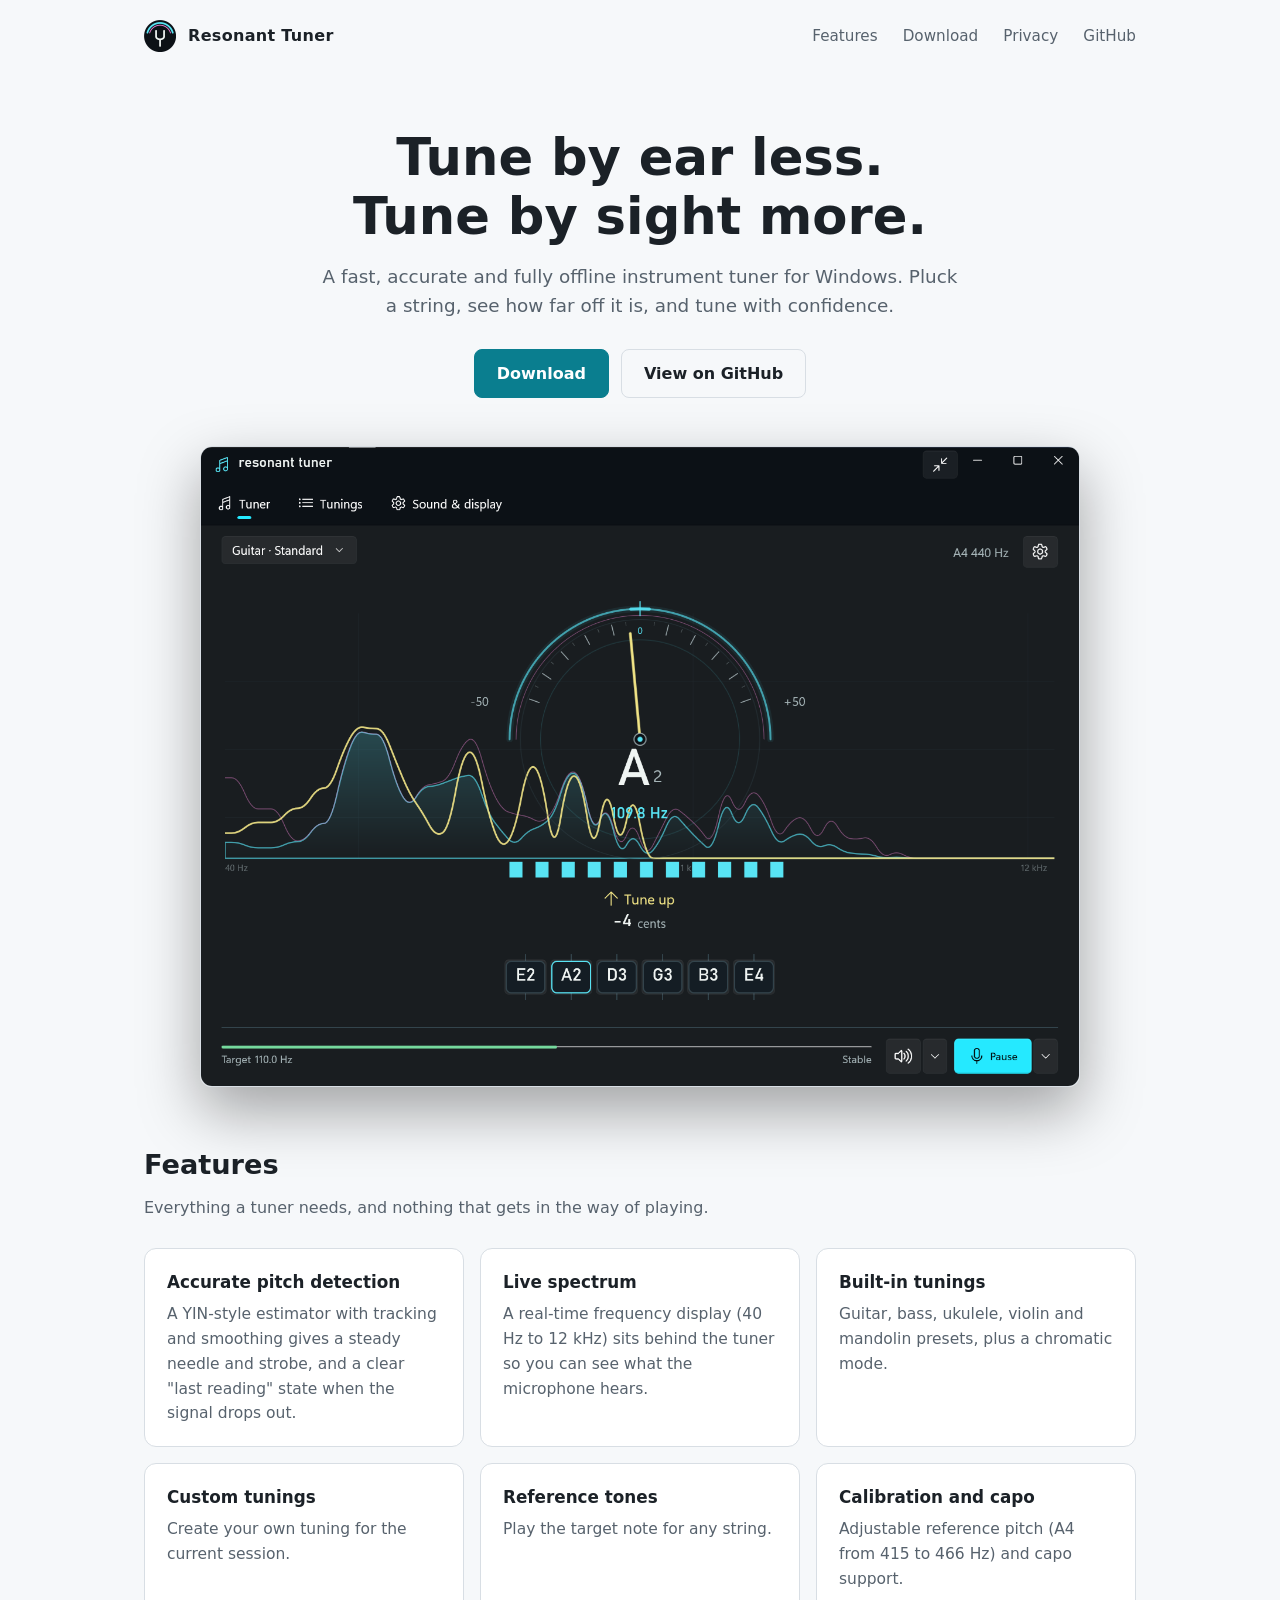
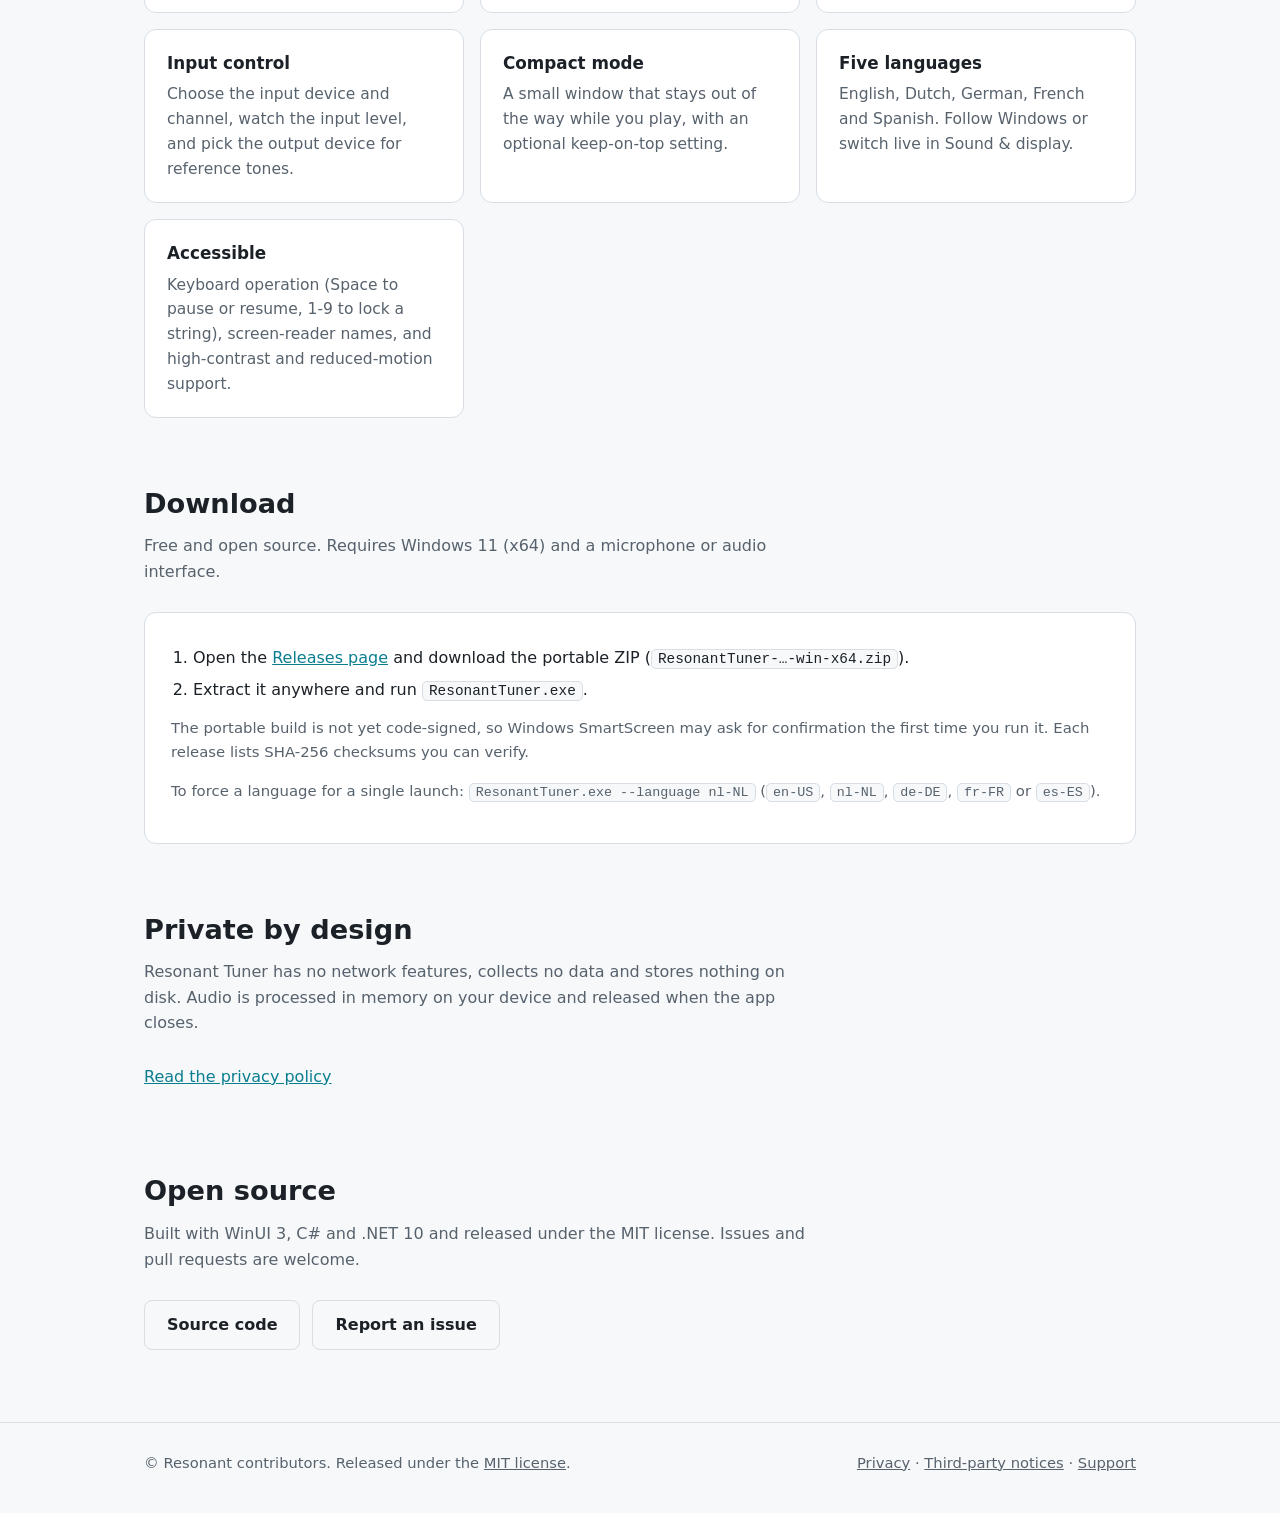
==== docs/index.html @ c879cf36 "Add GitHub Pages site and privacy policy" ====
<!doctype html>
<html lang="en">
<head>
  <meta charset="utf-8">
  <meta name="viewport" content="width=device-width, initial-scale=1">
  <title>Resonant Tuner - an offline instrument tuner for Windows</title>
  <meta name="description" content="A fast, accurate and fully offline instrument tuner for Windows. Guitar, bass, ukulele, violin, mandolin and chromatic tunings. No recording, no uploads, no accounts.">
  <meta property="og:type" content="website">
  <meta property="og:title" content="Resonant Tuner">
  <meta property="og:description" content="A fast, accurate and fully offline instrument tuner for Windows.">
  <meta property="og:image" content="https://tinodo.github.io/Resonant-Tuner/screenshot.png">
  <meta property="og:url" content="https://tinodo.github.io/Resonant-Tuner/">
  <link rel="icon" href="favicon.ico">
  <link rel="stylesheet" href="assets/site.css">
</head>
<body>
  <div class="wrap">
    <header class="site">
      <a class="brand" href="./"><img src="assets/icon.png" alt="" width="32" height="32"><span>Resonant Tuner</span></a>
      <nav aria-label="Primary">
        <a href="#features">Features</a>
        <a href="#download">Download</a>
        <a href="#privacy">Privacy</a>
        <a href="https://github.com/tinodo/Resonant-Tuner">GitHub</a>
      </nav>
    </header>

    <main>
      <div class="hero">
        <h1>Tune by ear less.<br>Tune by sight more.</h1>
        <p class="lead">A fast, accurate and fully offline instrument tuner for Windows. Pluck a string, see how far off it is, and tune with confidence.</p>
        <div class="actions">
          <a class="button primary" href="#download">Download</a>
          <a class="button" href="https://github.com/tinodo/Resonant-Tuner">View on GitHub</a>
        </div>
      </div>

      <div class="shot">
        <img src="screenshot.png" width="1499" height="1091" alt="Resonant Tuner showing the tuning dial, live spectrum and string targets for a guitar in standard tuning">
      </div>

      <section id="features">
        <div class="wrap" style="padding:0">
          <h2>Features</h2>
          <p class="sub">Everything a tuner needs, and nothing that gets in the way of playing.</p>
          <div class="grid">
            <div class="card"><h3>Accurate pitch detection</h3><p>A YIN-style estimator with tracking and smoothing gives a steady needle and strobe, and a clear "last reading" state when the signal drops out.</p></div>
            <div class="card"><h3>Live spectrum</h3><p>A real-time frequency display (40 Hz to 12 kHz) sits behind the tuner so you can see what the microphone hears.</p></div>
            <div class="card"><h3>Built-in tunings</h3><p>Guitar, bass, ukulele, violin and mandolin presets, plus a chromatic mode.</p></div>
            <div class="card"><h3>Custom tunings</h3><p>Create your own tuning for the current session.</p></div>
            <div class="card"><h3>Reference tones</h3><p>Play the target note for any string.</p></div>
            <div class="card"><h3>Calibration and capo</h3><p>Adjustable reference pitch (A4 from 415 to 466 Hz) and capo support.</p></div>
            <div class="card"><h3>Input control</h3><p>Choose the input device and channel, watch the input level, and pick the output device for reference tones.</p></div>
            <div class="card"><h3>Compact mode</h3><p>A small window that stays out of the way while you play, with an optional keep-on-top setting.</p></div>
            <div class="card"><h3>Five languages</h3><p>English, Dutch, German, French and Spanish. Follow Windows or switch live in Sound &amp; display.</p></div>
            <div class="card"><h3>Accessible</h3><p>Keyboard operation (Space to pause or resume, 1-9 to lock a string), screen-reader names, and high-contrast and reduced-motion support.</p></div>
          </div>
        </div>
      </section>

      <section id="download">
        <div class="wrap" style="padding:0">
          <h2>Download</h2>
          <p class="sub">Free and open source. Requires Windows 11 (x64) and a microphone or audio interface.</p>
          <div class="panel">
            <ol>
              <li>Open the <a href="https://github.com/tinodo/Resonant-Tuner/releases">Releases page</a> and download the portable ZIP (<code>ResonantTuner-…-win-x64.zip</code>).</li>
              <li>Extract it anywhere and run <code>ResonantTuner.exe</code>.</li>
            </ol>
            <p class="note">The portable build is not yet code-signed, so Windows SmartScreen may ask for confirmation the first time you run it. Each release lists SHA-256 checksums you can verify.</p>
            <p class="note">To force a language for a single launch: <code>ResonantTuner.exe --language nl-NL</code> (<code>en-US</code>, <code>nl-NL</code>, <code>de-DE</code>, <code>fr-FR</code> or <code>es-ES</code>).</p>
          </div>
        </div>
      </section>

      <section id="privacy">
        <div class="wrap" style="padding:0">
          <h2>Private by design</h2>
          <p class="sub">Resonant Tuner has no network features, collects no data and stores nothing on disk. Audio is processed in memory on your device and released when the app closes.</p>
          <p><a href="privacy.html">Read the privacy policy</a></p>
        </div>
      </section>

      <section id="open-source">
        <div class="wrap" style="padding:0">
          <h2>Open source</h2>
          <p class="sub">Built with WinUI 3, C# and .NET 10 and released under the MIT license. Issues and pull requests are welcome.</p>
          <div class="actions" style="justify-content:flex-start">
            <a class="button" href="https://github.com/tinodo/Resonant-Tuner">Source code</a>
            <a class="button" href="https://github.com/tinodo/Resonant-Tuner/issues/new/choose">Report an issue</a>
          </div>
        </div>
      </section>
    </main>
  </div>

  <footer>
    <div class="wrap">
      <span>&copy; Resonant contributors. Released under the <a href="https://github.com/tinodo/Resonant-Tuner/blob/main/LICENSE">MIT license</a>.</span>
      <span><a href="privacy.html">Privacy</a> &middot; <a href="https://github.com/tinodo/Resonant-Tuner/blob/main/THIRD-PARTY-NOTICES">Third-party notices</a> &middot; <a href="https://github.com/tinodo/Resonant-Tuner/issues">Support</a></span>
    </div>
  </footer>
</body>
</html>
---- docs/assets/site.css ----
:root {
  --bg: #0f1317;
  --surface: #171c21;
  --border: #272f37;
  --text: #e8edf1;
  --muted: #9aa6b1;
  --accent: #5be3f5;
  --accent-ink: #04242a;
  --warm: #f0e07a;
  color-scheme: dark;
}

@media (prefers-color-scheme: light) {
  :root {
    --bg: #f6f8fa;
    --surface: #ffffff;
    --border: #d8dee4;
    --text: #1b2127;
    --muted: #57626d;
    --accent: #0a7e8f;
    --accent-ink: #ffffff;
    --warm: #8a6d00;
    color-scheme: light;
  }
}

* { box-sizing: border-box; }

html { scroll-behavior: smooth; }

@media (prefers-reduced-motion: reduce) {
  html { scroll-behavior: auto; }
}

body {
  margin: 0;
  background: var(--bg);
  color: var(--text);
  font: 16px/1.6 "Segoe UI Variable", "Segoe UI", system-ui, -apple-system, sans-serif;
}

a { color: var(--accent); }
a:focus-visible, .button:focus-visible {
  outline: 2px solid var(--accent);
  outline-offset: 3px;
}

.wrap { max-width: 1040px; margin: 0 auto; padding: 0 24px; }

header.site {
  display: flex;
  align-items: center;
  justify-content: space-between;
  padding: 20px 0;
}

.brand {
  display: flex;
  align-items: center;
  gap: 12px;
  color: var(--text);
  text-decoration: none;
  font-weight: 600;
  letter-spacing: 0.02em;
}
.brand img { width: 32px; height: 32px; }

nav a {
  color: var(--muted);
  text-decoration: none;
  margin-left: 20px;
  font-size: 0.95rem;
}
nav a:hover { color: var(--text); }

.hero { text-align: center; padding: 56px 0 40px; }
.hero h1 {
  font-size: clamp(2rem, 5vw, 3.2rem);
  line-height: 1.15;
  margin: 0 0 16px;
  font-weight: 650;
}
.hero p.lead {
  max-width: 640px;
  margin: 0 auto 28px;
  color: var(--muted);
  font-size: 1.15rem;
}

.actions { display: flex; flex-wrap: wrap; gap: 12px; justify-content: center; }
.button {
  display: inline-block;
  padding: 11px 22px;
  border-radius: 8px;
  border: 1px solid var(--border);
  color: var(--text);
  text-decoration: none;
  font-weight: 600;
}
.button.primary { background: var(--accent); color: var(--accent-ink); border-color: var(--accent); }
.button:hover { filter: brightness(1.08); }

.shot { margin: 8px auto 0; max-width: 880px; }
.shot img {
  width: 100%;
  height: auto;
  display: block;
  border-radius: 12px;
  border: 1px solid var(--border);
  box-shadow: 0 24px 60px rgba(0, 0, 0, 0.35);
}

section { padding: 56px 0 8px; }
section h2 { font-size: 1.7rem; margin: 0 0 8px; }
section > .wrap > p.sub { color: var(--muted); margin: 0 0 28px; max-width: 680px; }

.grid {
  display: grid;
  gap: 16px;
  grid-template-columns: repeat(auto-fit, minmax(280px, 1fr));
}
.card {
  background: var(--surface);
  border: 1px solid var(--border);
  border-radius: 12px;
  padding: 20px 22px;
}
.card h3 { margin: 0 0 6px; font-size: 1.05rem; }
.card p { margin: 0; color: var(--muted); font-size: 0.97rem; }

.panel {
  background: var(--surface);
  border: 1px solid var(--border);
  border-radius: 12px;
  padding: 24px 26px;
}
.panel ol, .panel ul { margin: 8px 0 0; padding-left: 22px; }
.panel li { margin: 6px 0; }
.note { color: var(--muted); font-size: 0.93rem; margin-top: 14px; }

code {
  font-family: "Cascadia Mono", Consolas, monospace;
  background: var(--bg);
  border: 1px solid var(--border);
  border-radius: 5px;
  padding: 1px 6px;
  font-size: 0.9em;
}

footer {
  margin-top: 64px;
  padding: 28px 0 40px;
  border-top: 1px solid var(--border);
  color: var(--muted);
  font-size: 0.92rem;
}
footer .wrap { display: flex; flex-wrap: wrap; gap: 12px 24px; justify-content: space-between; }
footer a { color: var(--muted); }

.prose { max-width: 720px; padding: 24px 0 0; }
.prose h1 { font-size: 2rem; margin: 24px 0 4px; }
.prose h2 { font-size: 1.25rem; margin: 32px 0 8px; }
.prose p, .prose li { color: var(--text); }
.prose .meta { color: var(--muted); margin: 0 0 24px; }
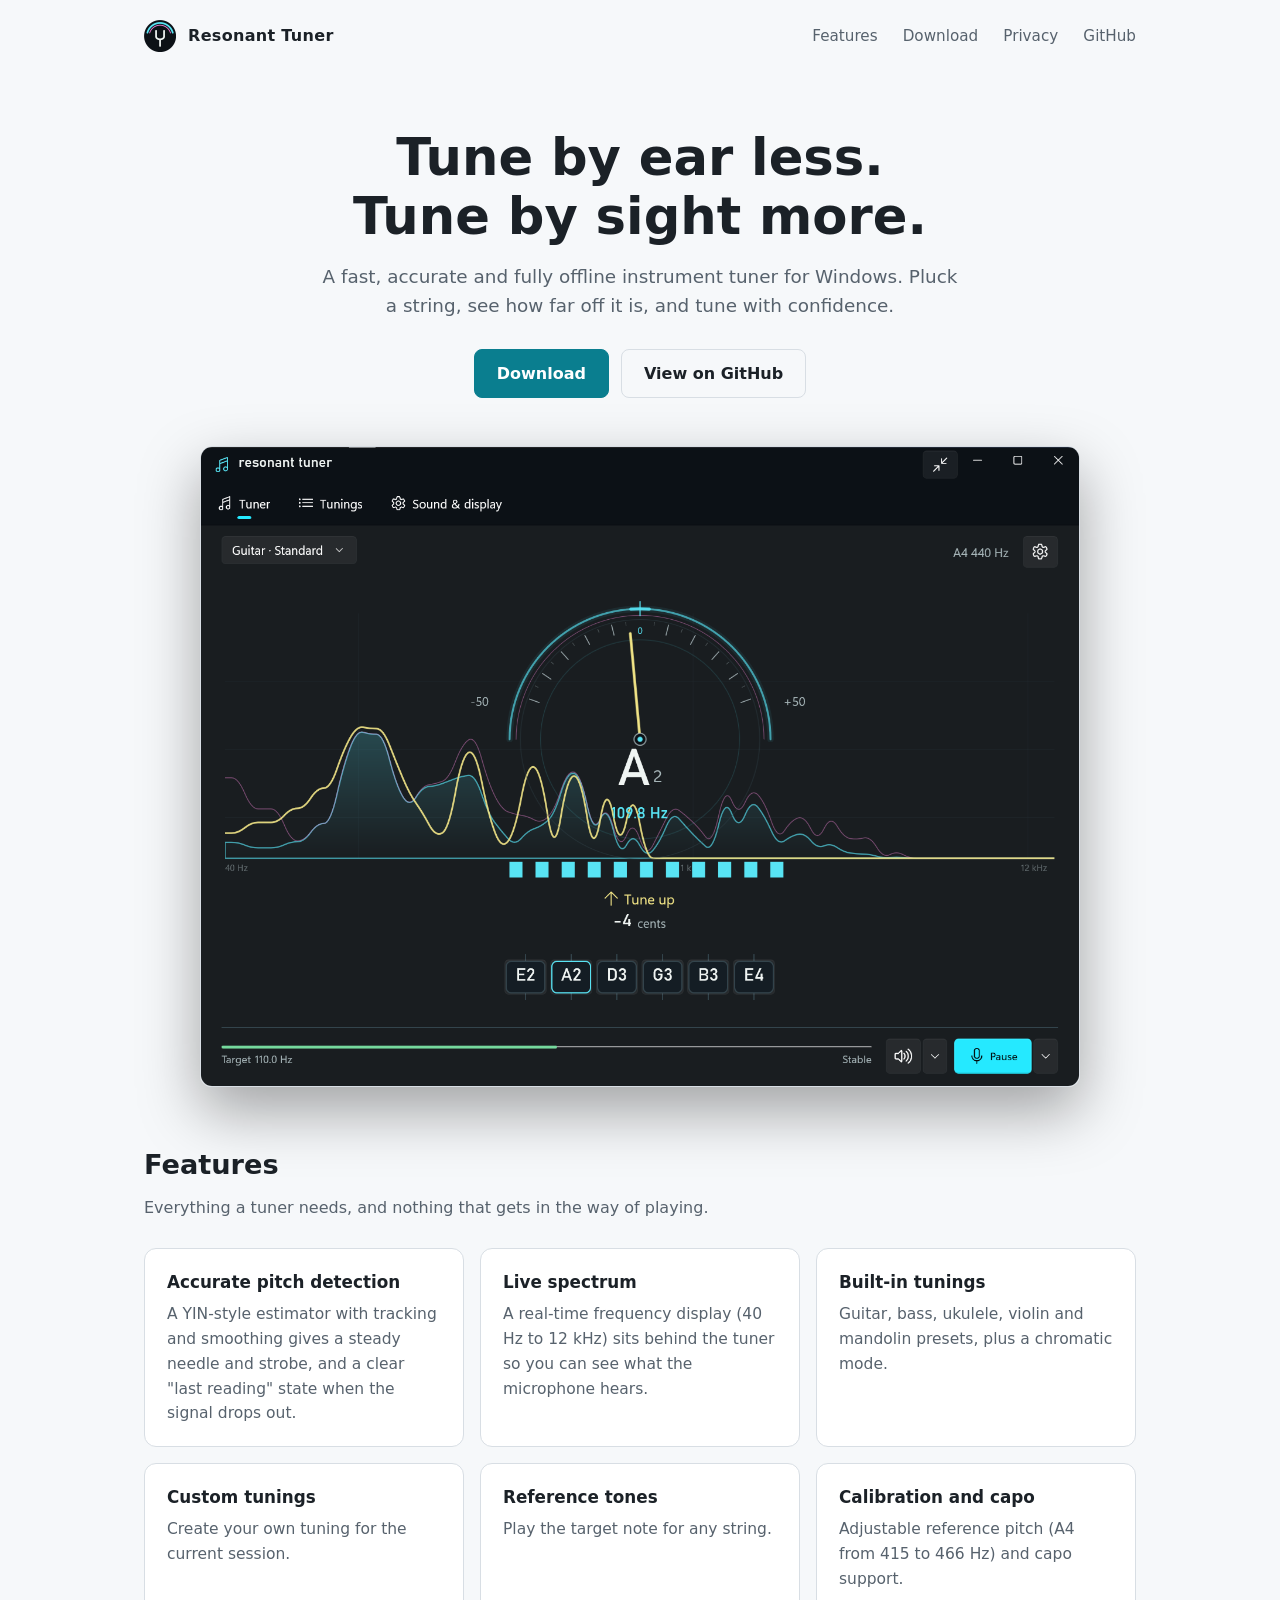
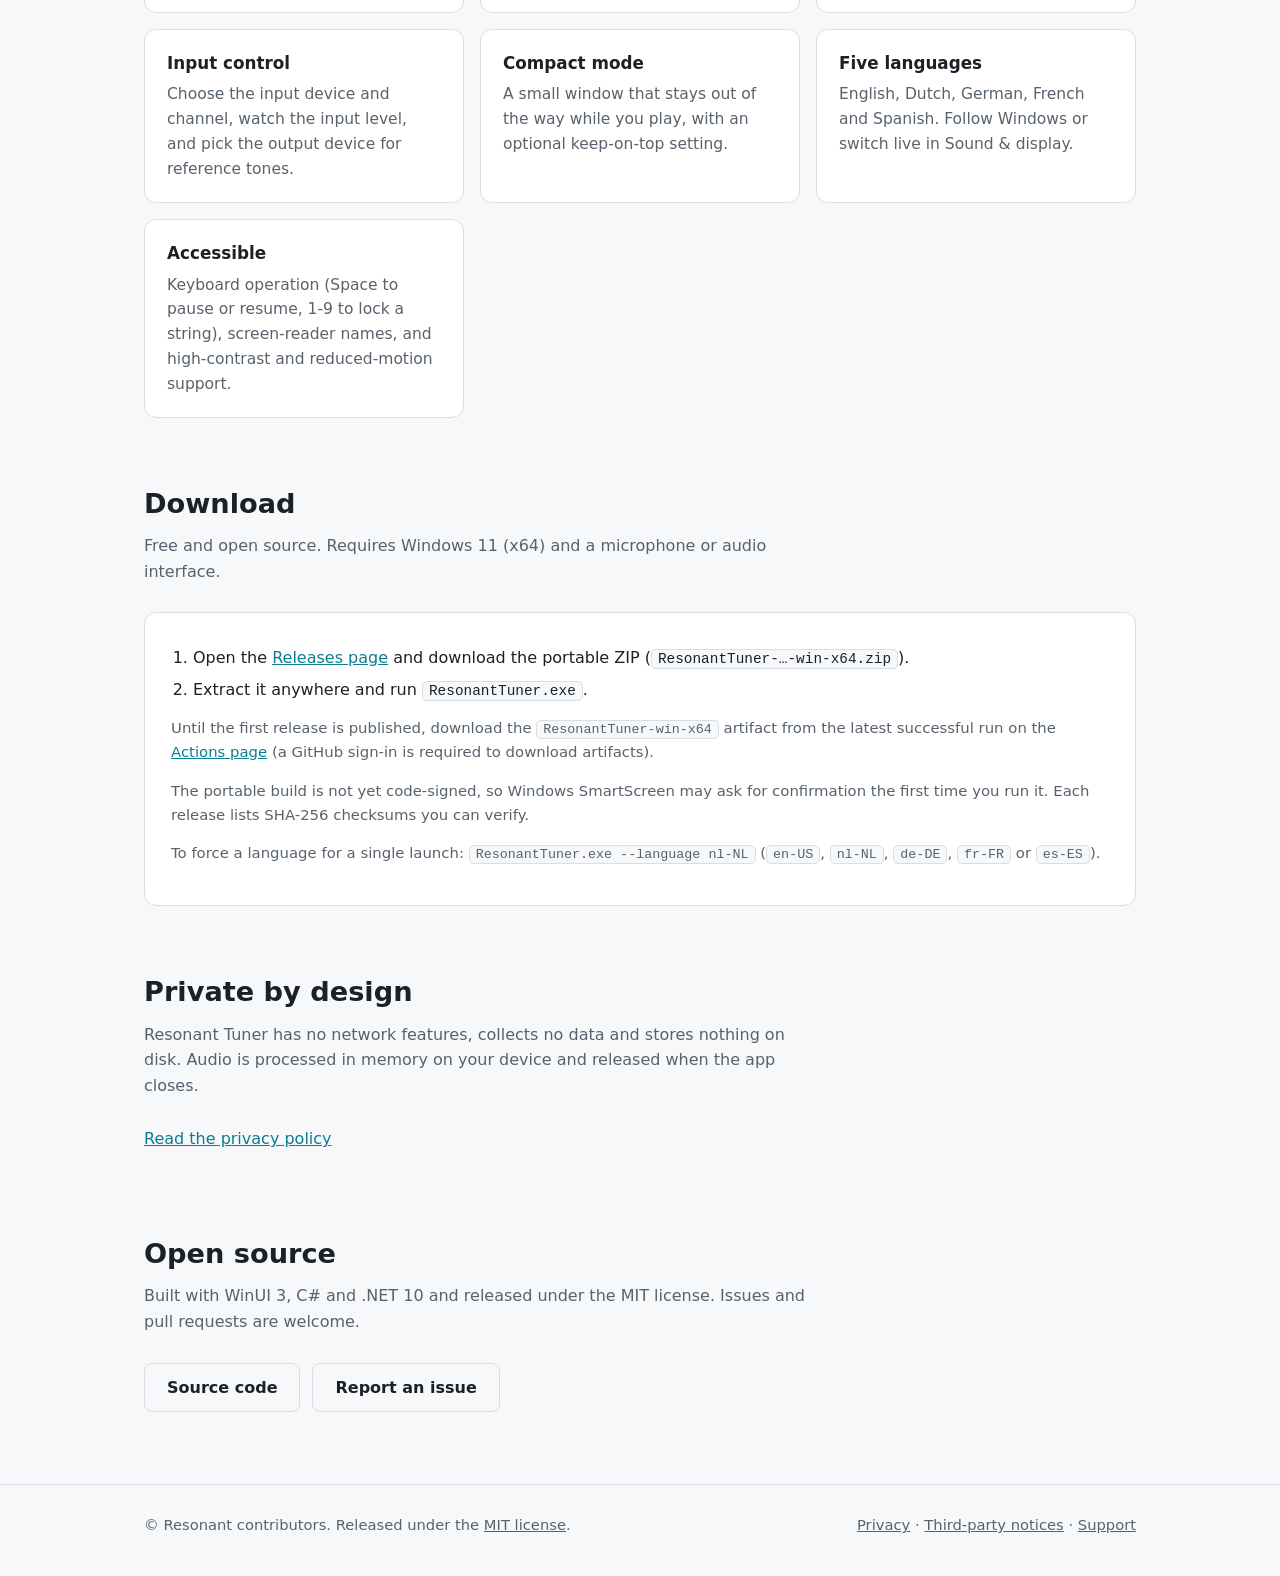
==== commit 3cda6cf4: "Add Actions artifact fallback to the download section" ====
--- a/docs/index.html
+++ b/docs/index.html
@@ -67,6 +67,7 @@
               <li>Open the <a href="https://github.com/tinodo/Resonant-Tuner/releases">Releases page</a> and download the portable ZIP (<code>ResonantTuner-…-win-x64.zip</code>).</li>
               <li>Extract it anywhere and run <code>ResonantTuner.exe</code>.</li>
             </ol>
+            <p class="note">Until the first release is published, download the <code>ResonantTuner-win-x64</code> artifact from the latest successful run on the <a href="https://github.com/tinodo/Resonant-Tuner/actions/workflows/ci.yml">Actions page</a> (a GitHub sign-in is required to download artifacts).</p>
             <p class="note">The portable build is not yet code-signed, so Windows SmartScreen may ask for confirmation the first time you run it. Each release lists SHA-256 checksums you can verify.</p>
             <p class="note">To force a language for a single launch: <code>ResonantTuner.exe --language nl-NL</code> (<code>en-US</code>, <code>nl-NL</code>, <code>de-DE</code>, <code>fr-FR</code> or <code>es-ES</code>).</p>
           </div>
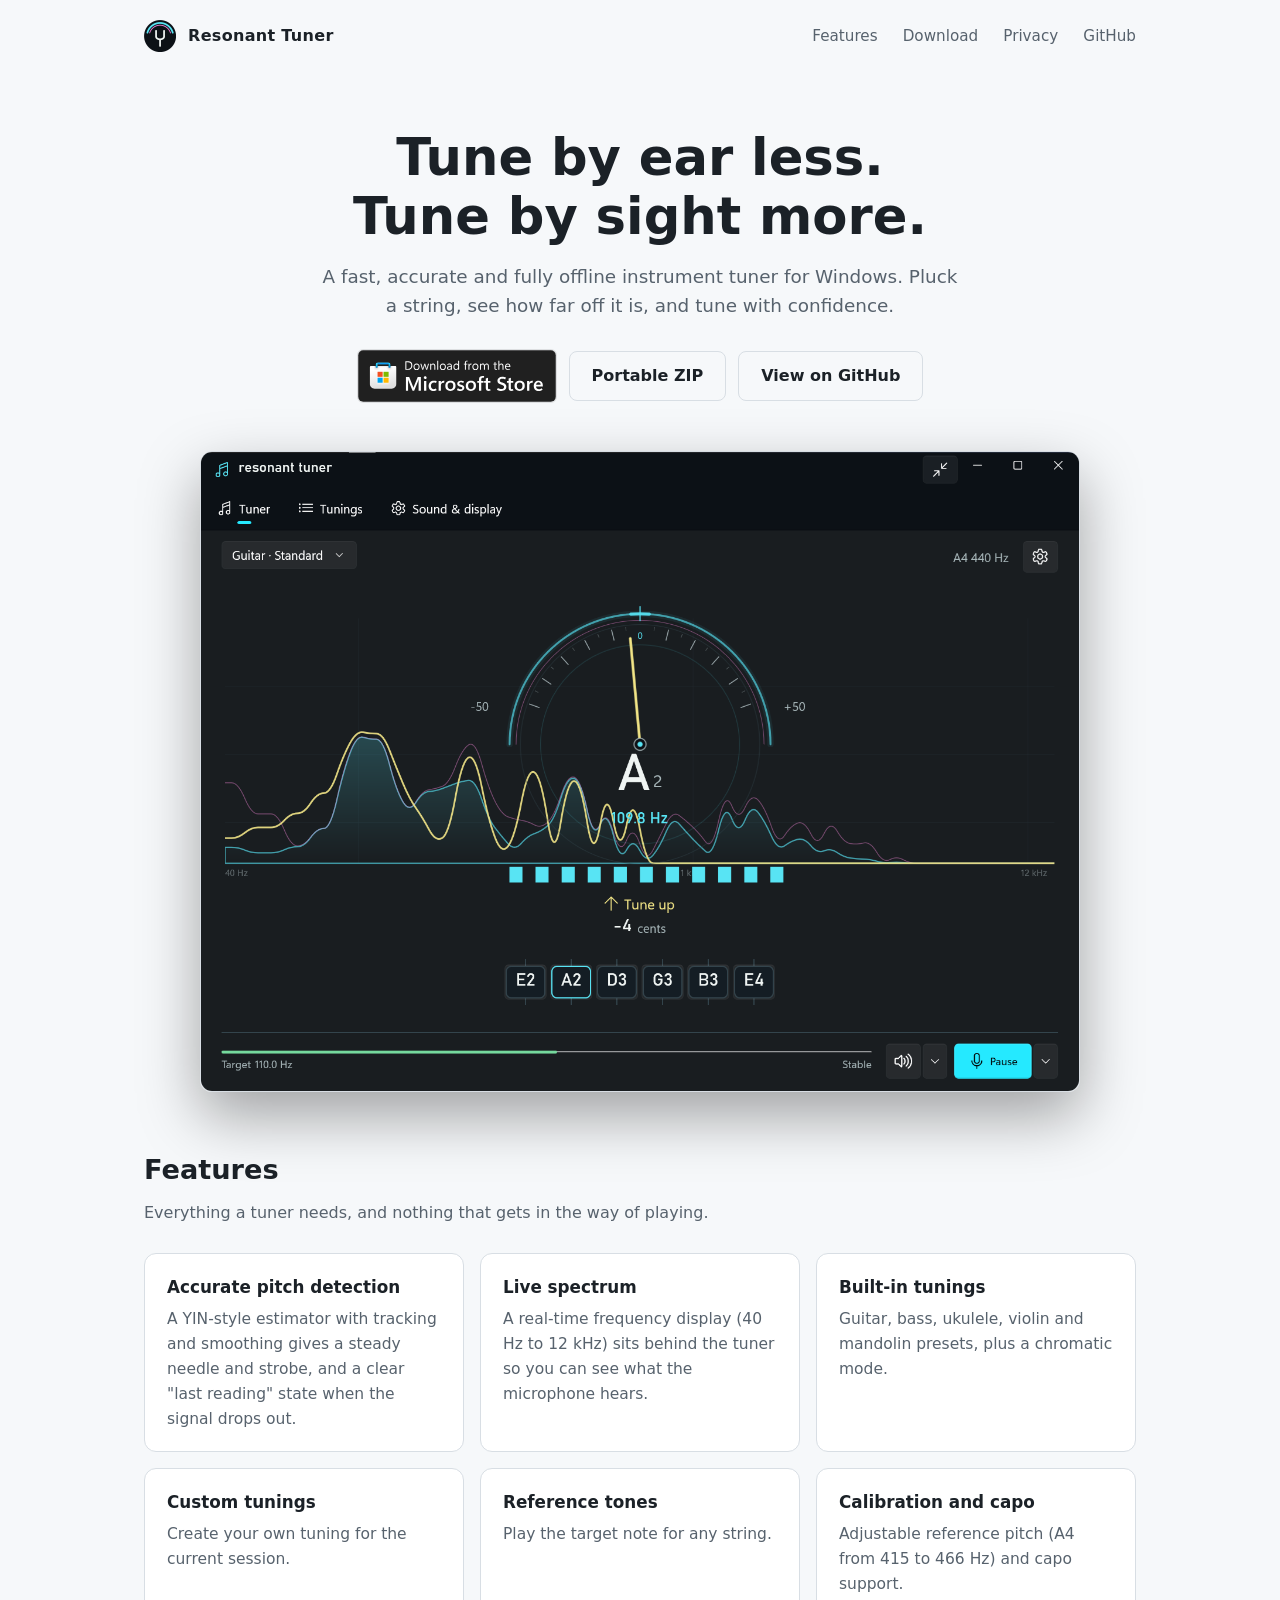
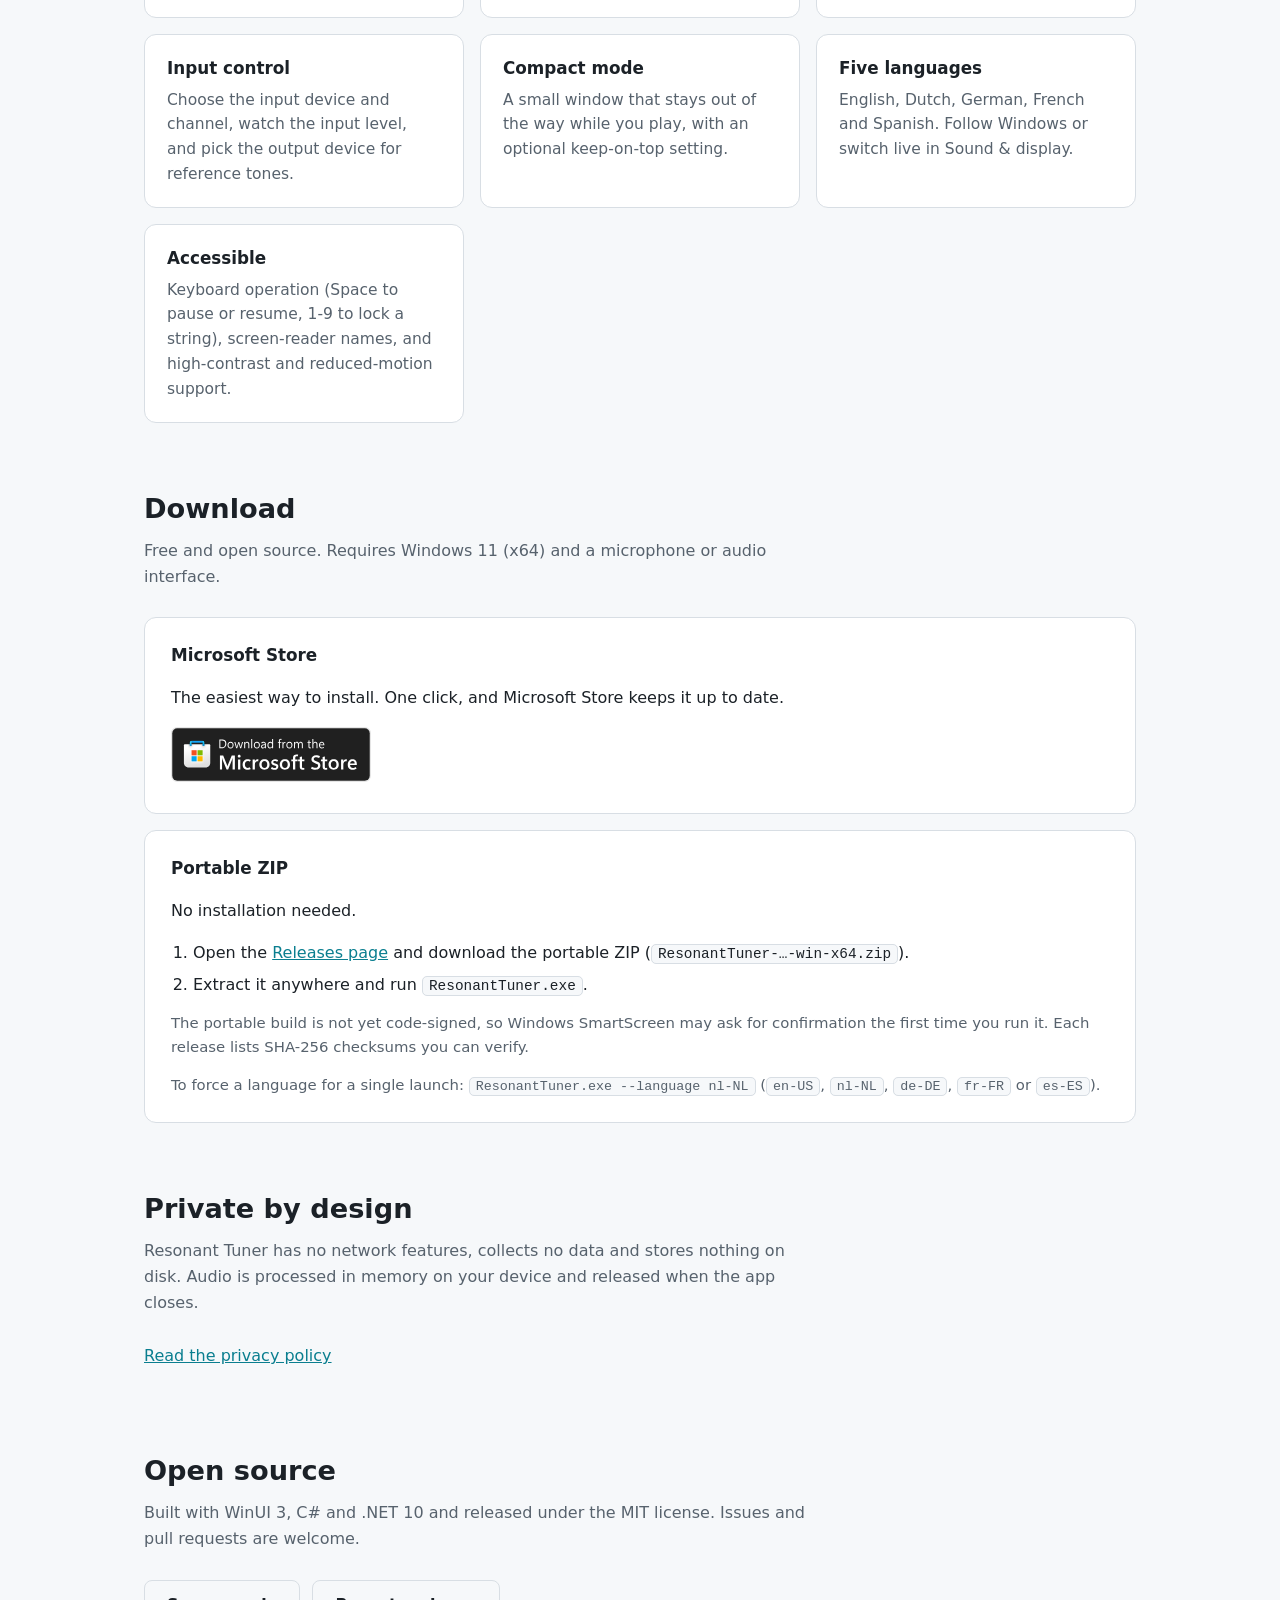
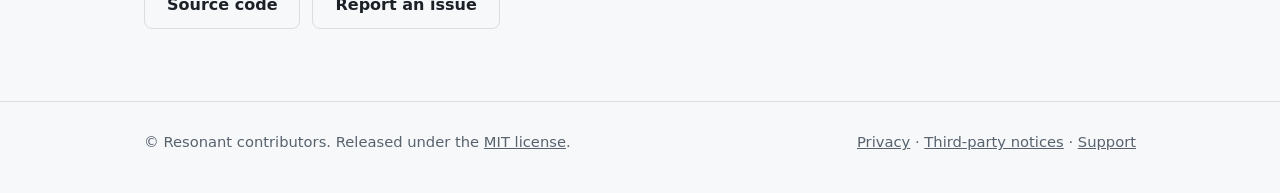
==== commit 52d27fa2: "Link the Microsoft Store listing from the README and the website Lead the README and the Download se" ====
--- a/docs/index.html
+++ b/docs/index.html
@@ -30,7 +30,8 @@
         <h1>Tune by ear less.<br>Tune by sight more.</h1>
         <p class="lead">A fast, accurate and fully offline instrument tuner for Windows. Pluck a string, see how far off it is, and tune with confidence.</p>
         <div class="actions">
-          <a class="button primary" href="#download">Download</a>
+          <a class="store-badge" href="https://apps.microsoft.com/detail/9n2fklksrghg"><picture><source media="(prefers-color-scheme: light)" srcset="assets/microsoft-store-badge-for-light-bg.svg"><img src="assets/microsoft-store-badge-for-dark-bg.svg" width="161" height="44" alt="Get Resonant Tuner from Microsoft Store"></picture></a>
+          <a class="button" href="#download">Portable ZIP</a>
           <a class="button" href="https://github.com/tinodo/Resonant-Tuner">View on GitHub</a>
         </div>
       </div>
@@ -63,11 +64,17 @@
           <h2>Download</h2>
           <p class="sub">Free and open source. Requires Windows 11 (x64) and a microphone or audio interface.</p>
           <div class="panel">
+            <h3>Microsoft Store</h3>
+            <p>The easiest way to install. One click, and Microsoft Store keeps it up to date.</p>
+            <p><a class="store-badge" href="https://apps.microsoft.com/detail/9n2fklksrghg"><picture><source media="(prefers-color-scheme: light)" srcset="assets/microsoft-store-badge-for-light-bg.svg"><img src="assets/microsoft-store-badge-for-dark-bg.svg" width="161" height="44" alt="Get Resonant Tuner from Microsoft Store"></picture></a></p>
+          </div>
+          <div class="panel">
+            <h3>Portable ZIP</h3>
+            <p>No installation needed.</p>
             <ol>
               <li>Open the <a href="https://github.com/tinodo/Resonant-Tuner/releases">Releases page</a> and download the portable ZIP (<code>ResonantTuner-…-win-x64.zip</code>).</li>
               <li>Extract it anywhere and run <code>ResonantTuner.exe</code>.</li>
             </ol>
-            <p class="note">Until the first release is published, download the <code>ResonantTuner-win-x64</code> artifact from the latest successful run on the <a href="https://github.com/tinodo/Resonant-Tuner/actions/workflows/ci.yml">Actions page</a> (a GitHub sign-in is required to download artifacts).</p>
             <p class="note">The portable build is not yet code-signed, so Windows SmartScreen may ask for confirmation the first time you run it. Each release lists SHA-256 checksums you can verify.</p>
             <p class="note">To force a language for a single launch: <code>ResonantTuner.exe --language nl-NL</code> (<code>en-US</code>, <code>nl-NL</code>, <code>de-DE</code>, <code>fr-FR</code> or <code>es-ES</code>).</p>
           </div>
--- a/docs/assets/site.css
+++ b/docs/assets/site.css
@@ -87,7 +87,7 @@
   font-size: 1.15rem;
 }
 
-.actions { display: flex; flex-wrap: wrap; gap: 12px; justify-content: center; }
+.actions { display: flex; flex-wrap: wrap; gap: 12px; justify-content: center; align-items: center; }
 .button {
   display: inline-block;
   padding: 11px 22px;
@@ -99,6 +99,10 @@
 }
 .button.primary { background: var(--accent); color: var(--accent-ink); border-color: var(--accent); }
 .button:hover { filter: brightness(1.08); }
+
+.store-badge { display: inline-block; line-height: 0; border-radius: 8px; }
+.store-badge img { display: block; width: 200px; max-width: 100%; height: auto; }
+.store-badge:hover { filter: brightness(1.08); }
 
 .shot { margin: 8px auto 0; max-width: 880px; }
 .shot img {
@@ -136,6 +140,9 @@
 }
 .panel ol, .panel ul { margin: 8px 0 0; padding-left: 22px; }
 .panel li { margin: 6px 0; }
+.panel h3 { margin: 0 0 6px; font-size: 1.05rem; }
+.panel + .panel { margin-top: 16px; }
+.panel > :last-child { margin-bottom: 0; }
 .note { color: var(--muted); font-size: 0.93rem; margin-top: 14px; }
 
 code {
